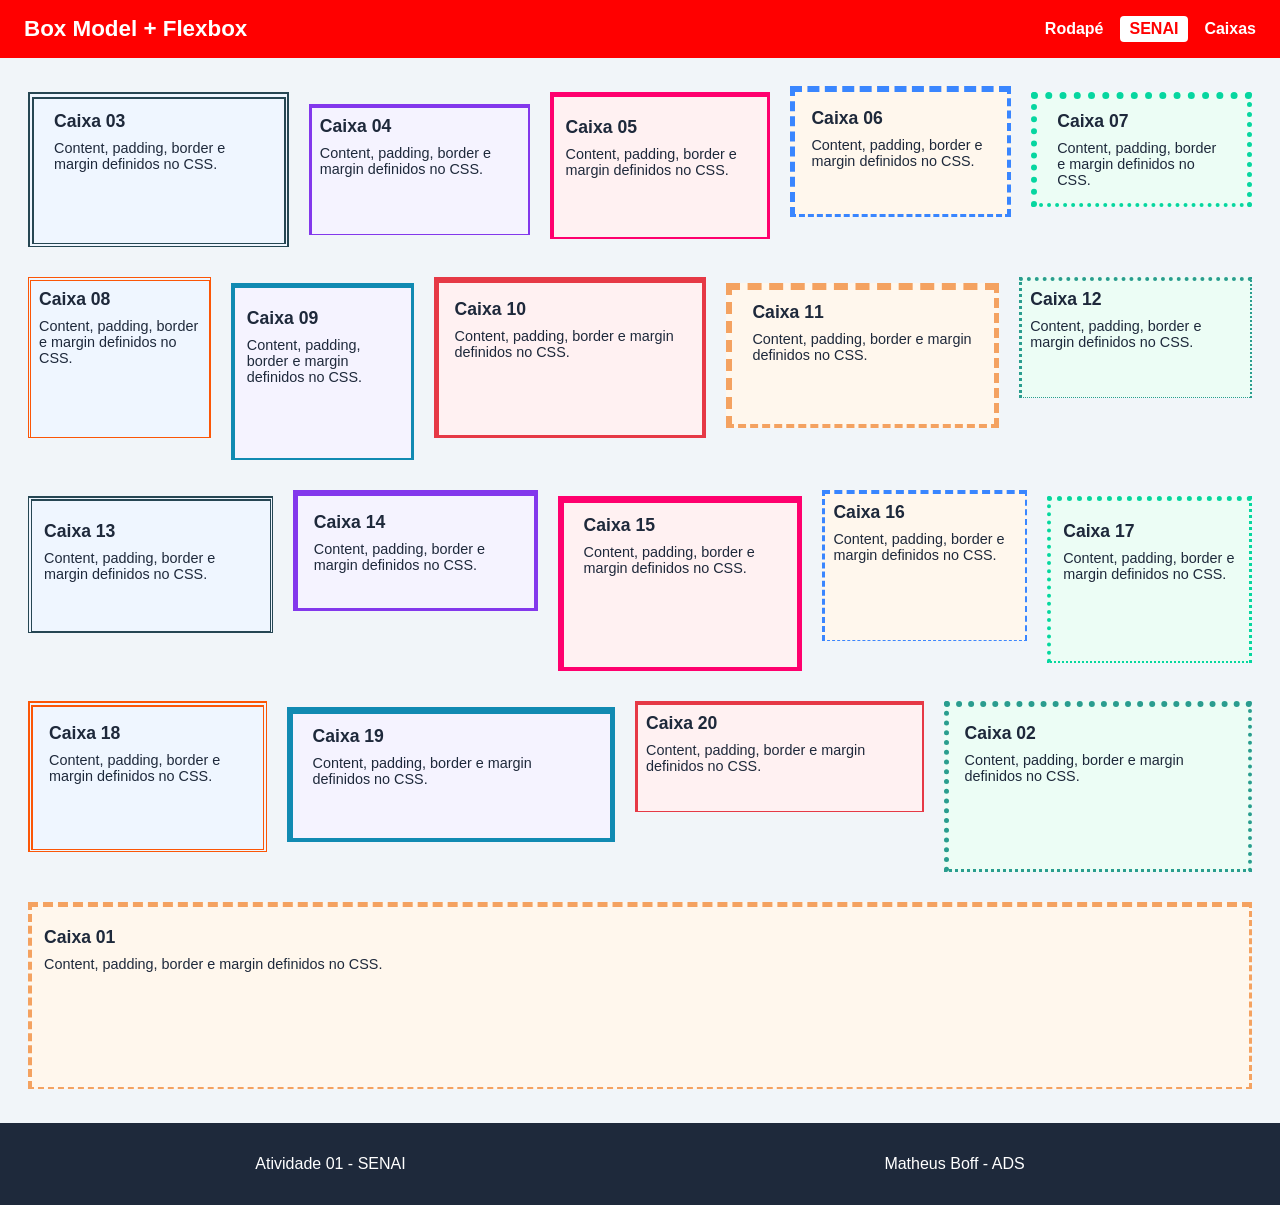
==== atv1-aula7/index.html @ 878c1670 "Corrige pasta atv1-aula7" ====
<!DOCTYPE html>
<html lang="pt-BR">
<head>
  <meta charset="UTF-8">
  <meta name="viewport" content="width=device-width, initial-scale=1.0">
  <title>Atividade 01 - Box Model e Flexbox</title>
  <!-- CSS externo, incluído pela tag <link> -->
  <link rel="stylesheet" href="style.css">
</head>
<body>
  <header class="cabecalho">
    <h1 class="titulo">Box Model + Flexbox</h1>
    <nav class="menu">
      <a href="#caixas">Caixas</a>
      <a href="#rodape">Rodapé</a>
      <span class="selo">SENAI</span>
    </nav>
  </header>

  <main class="principal" id="caixas">
    <section class="caixa caixa-01">
      <h2>Caixa 01</h2>
      <p>Content, padding, border e margin definidos no CSS.</p>
    </section>
    <section class="caixa caixa-02">
      <h2>Caixa 02</h2>
      <p>Content, padding, border e margin definidos no CSS.</p>
    </section>
    <section class="caixa caixa-03">
      <h2>Caixa 03</h2>
      <p>Content, padding, border e margin definidos no CSS.</p>
    </section>
    <section class="caixa caixa-04">
      <h2>Caixa 04</h2>
      <p>Content, padding, border e margin definidos no CSS.</p>
    </section>
    <section class="caixa caixa-05">
      <h2>Caixa 05</h2>
      <p>Content, padding, border e margin definidos no CSS.</p>
    </section>
    <section class="caixa caixa-06">
      <h2>Caixa 06</h2>
      <p>Content, padding, border e margin definidos no CSS.</p>
    </section>
    <section class="caixa caixa-07">
      <h2>Caixa 07</h2>
      <p>Content, padding, border e margin definidos no CSS.</p>
    </section>
    <section class="caixa caixa-08">
      <h2>Caixa 08</h2>
      <p>Content, padding, border e margin definidos no CSS.</p>
    </section>
    <section class="caixa caixa-09">
      <h2>Caixa 09</h2>
      <p>Content, padding, border e margin definidos no CSS.</p>
    </section>
    <section class="caixa caixa-10">
      <h2>Caixa 10</h2>
      <p>Content, padding, border e margin definidos no CSS.</p>
    </section>
    <section class="caixa caixa-11">
      <h2>Caixa 11</h2>
      <p>Content, padding, border e margin definidos no CSS.</p>
    </section>
    <section class="caixa caixa-12">
      <h2>Caixa 12</h2>
      <p>Content, padding, border e margin definidos no CSS.</p>
    </section>
    <section class="caixa caixa-13">
      <h2>Caixa 13</h2>
      <p>Content, padding, border e margin definidos no CSS.</p>
    </section>
    <section class="caixa caixa-14">
      <h2>Caixa 14</h2>
      <p>Content, padding, border e margin definidos no CSS.</p>
    </section>
    <section class="caixa caixa-15">
      <h2>Caixa 15</h2>
      <p>Content, padding, border e margin definidos no CSS.</p>
    </section>
    <section class="caixa caixa-16">
      <h2>Caixa 16</h2>
      <p>Content, padding, border e margin definidos no CSS.</p>
    </section>
    <section class="caixa caixa-17">
      <h2>Caixa 17</h2>
      <p>Content, padding, border e margin definidos no CSS.</p>
    </section>
    <section class="caixa caixa-18">
      <h2>Caixa 18</h2>
      <p>Content, padding, border e margin definidos no CSS.</p>
    </section>
    <section class="caixa caixa-19">
      <h2>Caixa 19</h2>
      <p>Content, padding, border e margin definidos no CSS.</p>
    </section>
    <section class="caixa caixa-20">
      <h2>Caixa 20</h2>
      <p>Content, padding, border e margin definidos no CSS.</p>
    </section>
  </main>

  <footer class="rodape" id="rodape">
    <p>Atividade 01 - SENAI</p>
    <p>Matheus Boff - ADS</p>
  </footer>
</body>
</html>
---- atv1-aula7/style.css ----
/* ==========================================================
   Atividade 01 - Box Model (Content, Padding, Border, Margin)
   e Flexbox. Todas as caixas usam box-sizing: content-box
   para que width/height representem só o CONTENT.
   ========================================================== */

* { box-sizing: content-box; }

body {
  margin: 0;
  font-family: Arial, Helvetica, sans-serif;
  background: #f1f5f9;
  color: #1e293b;
}

/* ================= PARTE 3 - FLEXBOX (20 propriedades) ================= */

/* Cabeçalho */
.cabecalho {
  display: flex;                    /* 1  display: flex */
  justify-content: space-between;   /* 6  justify-content */
  align-items: center;              /* 7  align-items */
  padding: 16px 24px;
  background: #ff0000;
  color: #fff;
}
.titulo { margin: 0; font-size: 1.4rem; }

/* Menu */
.menu {
  display: flex;
  gap: 16px;                        /* 11 gap */
  align-items: center;
}
.menu a { color: #fff; text-decoration: none; font-weight: bold; }
.menu a:first-child { order: 2; }   /* 18 order (troca a posição) */

.selo {
  display: inline-flex;             /* 2  inline-flex */
  place-items: center;              /* 10 place-items */
  padding: 4px 10px;
  background: #fff;
  color: #ff0000;
  font-weight: bold;
  border-radius: 4px;
  order: 1;
}

/* Contêiner das 20 caixas */
.principal {
  display: flex;
  flex-direction: row;              /* 3  flex-direction */
  flex-wrap: wrap;                  /* 4  flex-wrap */
  flex-flow: row wrap;              /* 5  flex-flow (atalho de direction + wrap) */
  justify-content: center;          /* 6  justify-content */
  align-items: flex-start;          /* 7  align-items */
  align-content: flex-start;        /* 8  align-content */
  place-content: flex-start center; /* 9  place-content */
  gap: 12px;                        /* 11 gap */
  row-gap: 16px;                    /* 12 row-gap */
  column-gap: 12px;                 /* 13 column-gap */
  padding: 24px;
}

/* Propriedades dos ITENS (as caixas) */
.caixa {
  flex-grow: 1;                     /* 14 flex-grow */
  flex-shrink: 1;                   /* 15 flex-shrink */
  flex-basis: auto;                 /* 16 flex-basis (usa o width de cada caixa) */
  flex: 1 1 auto;                   /* 17 flex (atalho de grow shrink basis) */
}
.caixa-01 { order: 2; }             /* 18 order */
.caixa-02 { order: 1; }
.caixa-03 { align-self: flex-end; } /* 19 align-self */
.caixa-04 { place-self: center; }   /* 20 place-self */

/* Rodapé */
.rodape {
  display: flex;
  flex-direction: row;
  justify-content: space-around;
  padding: 16px;
  background: #1e293b;
  color: #fff;
}

/* Responsivo: em telas pequenas tudo vira coluna */
@media (max-width: 600px) {
  .cabecalho, .menu, .rodape { flex-direction: column; gap: 8px; }
  .principal { flex-direction: column; align-items: stretch; }
}

/* ================= PARTE 2 - BOX MODEL (20 elementos) ================= */
.caixa h2 { margin: 0 0 8px 0; font-size: 1.1rem; }
.caixa p  { margin: 0; font-size: 0.9rem; }

.caixa-01 {
  /* Content */
  width: 220px; height: 140px;
  /* Padding */
  padding-top: 20px; padding-right: 12px; padding-bottom: 20px; padding-left: 12px;
  /* Border */
  border-width: 5px 3px 2px 4px; border-style: dashed; border-color: #f4a261;
  /* Margin */
  margin-top: 10px; margin-right: 4px; margin-bottom: 10px; margin-left: 4px;
  background: #fff7ed;
}
.caixa-02 {
  /* Content */
  width: 210px; height: 130px;
  /* Padding */
  padding-top: 16px; padding-right: 16px; padding-bottom: 16px; padding-left: 16px;
  /* Border */
  border-width: 6px 4px 3px 5px; border-style: dotted; border-color: #2a9d8f;
  /* Margin */
  margin-top: 4px; margin-right: 4px; margin-bottom: 4px; margin-left: 4px;
  background: #ecfdf5;
}
.caixa-03 {
  /* Content */
  width: 200px; height: 120px;
  /* Padding */
  padding-top: 12px; padding-right: 20px; padding-bottom: 12px; padding-left: 20px;
  /* Border */
  border-width: 7px 5px 4px 6px; border-style: double; border-color: #264653;
  /* Margin */
  margin-top: 10px; margin-right: 4px; margin-bottom: 10px; margin-left: 4px;
  background: #eff6ff;
}
.caixa-04 {
  /* Content */
  width: 190px; height: 110px;
  /* Padding */
  padding-top: 8px; padding-right: 8px; padding-bottom: 8px; padding-left: 8px;
  /* Border */
  border-width: 4px 2px 1px 3px; border-style: solid; border-color: #8338ec;
  /* Margin */
  margin-top: 4px; margin-right: 4px; margin-bottom: 4px; margin-left: 4px;
  background: #f5f3ff;
}
.caixa-05 {
  /* Content */
  width: 180px; height: 100px;
  /* Padding */
  padding-top: 20px; padding-right: 12px; padding-bottom: 20px; padding-left: 12px;
  /* Border */
  border-width: 5px 3px 2px 4px; border-style: solid; border-color: #ff006e;
  /* Margin */
  margin-top: 10px; margin-right: 4px; margin-bottom: 10px; margin-left: 4px;
  background: #fff1f2;
}
.caixa-06 {
  /* Content */
  width: 170px; height: 90px;
  /* Padding */
  padding-top: 16px; padding-right: 16px; padding-bottom: 16px; padding-left: 16px;
  /* Border */
  border-width: 6px 4px 3px 5px; border-style: dashed; border-color: #3a86ff;
  /* Margin */
  margin-top: 4px; margin-right: 4px; margin-bottom: 4px; margin-left: 4px;
  background: #fff7ed;
}
.caixa-07 {
  /* Content */
  width: 160px; height: 80px;
  /* Padding */
  padding-top: 12px; padding-right: 20px; padding-bottom: 12px; padding-left: 20px;
  /* Border */
  border-width: 7px 5px 4px 6px; border-style: dotted; border-color: #06d6a0;
  /* Margin */
  margin-top: 10px; margin-right: 4px; margin-bottom: 10px; margin-left: 4px;
  background: #ecfdf5;
}
.caixa-08 {
  /* Content */
  width: 150px; height: 140px;
  /* Padding */
  padding-top: 8px; padding-right: 8px; padding-bottom: 8px; padding-left: 8px;
  /* Border */
  border-width: 4px 2px 1px 3px; border-style: double; border-color: #fb5607;
  /* Margin */
  margin-top: 4px; margin-right: 4px; margin-bottom: 4px; margin-left: 4px;
  background: #eff6ff;
}
.caixa-09 {
  /* Content */
  width: 140px; height: 130px;
  /* Padding */
  padding-top: 20px; padding-right: 12px; padding-bottom: 20px; padding-left: 12px;
  /* Border */
  border-width: 5px 3px 2px 4px; border-style: solid; border-color: #118ab2;
  /* Margin */
  margin-top: 10px; margin-right: 4px; margin-bottom: 10px; margin-left: 4px;
  background: #f5f3ff;
}
.caixa-10 {
  /* Content */
  width: 220px; height: 120px;
  /* Padding */
  padding-top: 16px; padding-right: 16px; padding-bottom: 16px; padding-left: 16px;
  /* Border */
  border-width: 6px 4px 3px 5px; border-style: solid; border-color: #e63946;
  /* Margin */
  margin-top: 4px; margin-right: 4px; margin-bottom: 4px; margin-left: 4px;
  background: #fff1f2;
}
.caixa-11 {
  /* Content */
  width: 210px; height: 110px;
  /* Padding */
  padding-top: 12px; padding-right: 20px; padding-bottom: 12px; padding-left: 20px;
  /* Border */
  border-width: 7px 5px 4px 6px; border-style: dashed; border-color: #f4a261;
  /* Margin */
  margin-top: 10px; margin-right: 4px; margin-bottom: 10px; margin-left: 4px;
  background: #fff7ed;
}
.caixa-12 {
  /* Content */
  width: 200px; height: 100px;
  /* Padding */
  padding-top: 8px; padding-right: 8px; padding-bottom: 8px; padding-left: 8px;
  /* Border */
  border-width: 4px 2px 1px 3px; border-style: dotted; border-color: #2a9d8f;
  /* Margin */
  margin-top: 4px; margin-right: 4px; margin-bottom: 4px; margin-left: 4px;
  background: #ecfdf5;
}
.caixa-13 {
  /* Content */
  width: 190px; height: 90px;
  /* Padding */
  padding-top: 20px; padding-right: 12px; padding-bottom: 20px; padding-left: 12px;
  /* Border */
  border-width: 5px 3px 2px 4px; border-style: double; border-color: #264653;
  /* Margin */
  margin-top: 10px; margin-right: 4px; margin-bottom: 10px; margin-left: 4px;
  background: #eff6ff;
}
.caixa-14 {
  /* Content */
  width: 180px; height: 80px;
  /* Padding */
  padding-top: 16px; padding-right: 16px; padding-bottom: 16px; padding-left: 16px;
  /* Border */
  border-width: 6px 4px 3px 5px; border-style: solid; border-color: #8338ec;
  /* Margin */
  margin-top: 4px; margin-right: 4px; margin-bottom: 4px; margin-left: 4px;
  background: #f5f3ff;
}
.caixa-15 {
  /* Content */
  width: 170px; height: 140px;
  /* Padding */
  padding-top: 12px; padding-right: 20px; padding-bottom: 12px; padding-left: 20px;
  /* Border */
  border-width: 7px 5px 4px 6px; border-style: solid; border-color: #ff006e;
  /* Margin */
  margin-top: 10px; margin-right: 4px; margin-bottom: 10px; margin-left: 4px;
  background: #fff1f2;
}
.caixa-16 {
  /* Content */
  width: 160px; height: 130px;
  /* Padding */
  padding-top: 8px; padding-right: 8px; padding-bottom: 8px; padding-left: 8px;
  /* Border */
  border-width: 4px 2px 1px 3px; border-style: dashed; border-color: #3a86ff;
  /* Margin */
  margin-top: 4px; margin-right: 4px; margin-bottom: 4px; margin-left: 4px;
  background: #fff7ed;
}
.caixa-17 {
  /* Content */
  width: 150px; height: 120px;
  /* Padding */
  padding-top: 20px; padding-right: 12px; padding-bottom: 20px; padding-left: 12px;
  /* Border */
  border-width: 5px 3px 2px 4px; border-style: dotted; border-color: #06d6a0;
  /* Margin */
  margin-top: 10px; margin-right: 4px; margin-bottom: 10px; margin-left: 4px;
  background: #ecfdf5;
}
.caixa-18 {
  /* Content */
  width: 140px; height: 110px;
  /* Padding */
  padding-top: 16px; padding-right: 16px; padding-bottom: 16px; padding-left: 16px;
  /* Border */
  border-width: 6px 4px 3px 5px; border-style: double; border-color: #fb5607;
  /* Margin */
  margin-top: 4px; margin-right: 4px; margin-bottom: 4px; margin-left: 4px;
  background: #eff6ff;
}
.caixa-19 {
  /* Content */
  width: 220px; height: 100px;
  /* Padding */
  padding-top: 12px; padding-right: 20px; padding-bottom: 12px; padding-left: 20px;
  /* Border */
  border-width: 7px 5px 4px 6px; border-style: solid; border-color: #118ab2;
  /* Margin */
  margin-top: 10px; margin-right: 4px; margin-bottom: 10px; margin-left: 4px;
  background: #f5f3ff;
}
.caixa-20 {
  /* Content */
  width: 210px; height: 90px;
  /* Padding */
  padding-top: 8px; padding-right: 8px; padding-bottom: 8px; padding-left: 8px;
  /* Border */
  border-width: 4px 2px 1px 3px; border-style: solid; border-color: #e63946;
  /* Margin */
  margin-top: 4px; margin-right: 4px; margin-bottom: 4px; margin-left: 4px;
  background: #fff1f2;
}
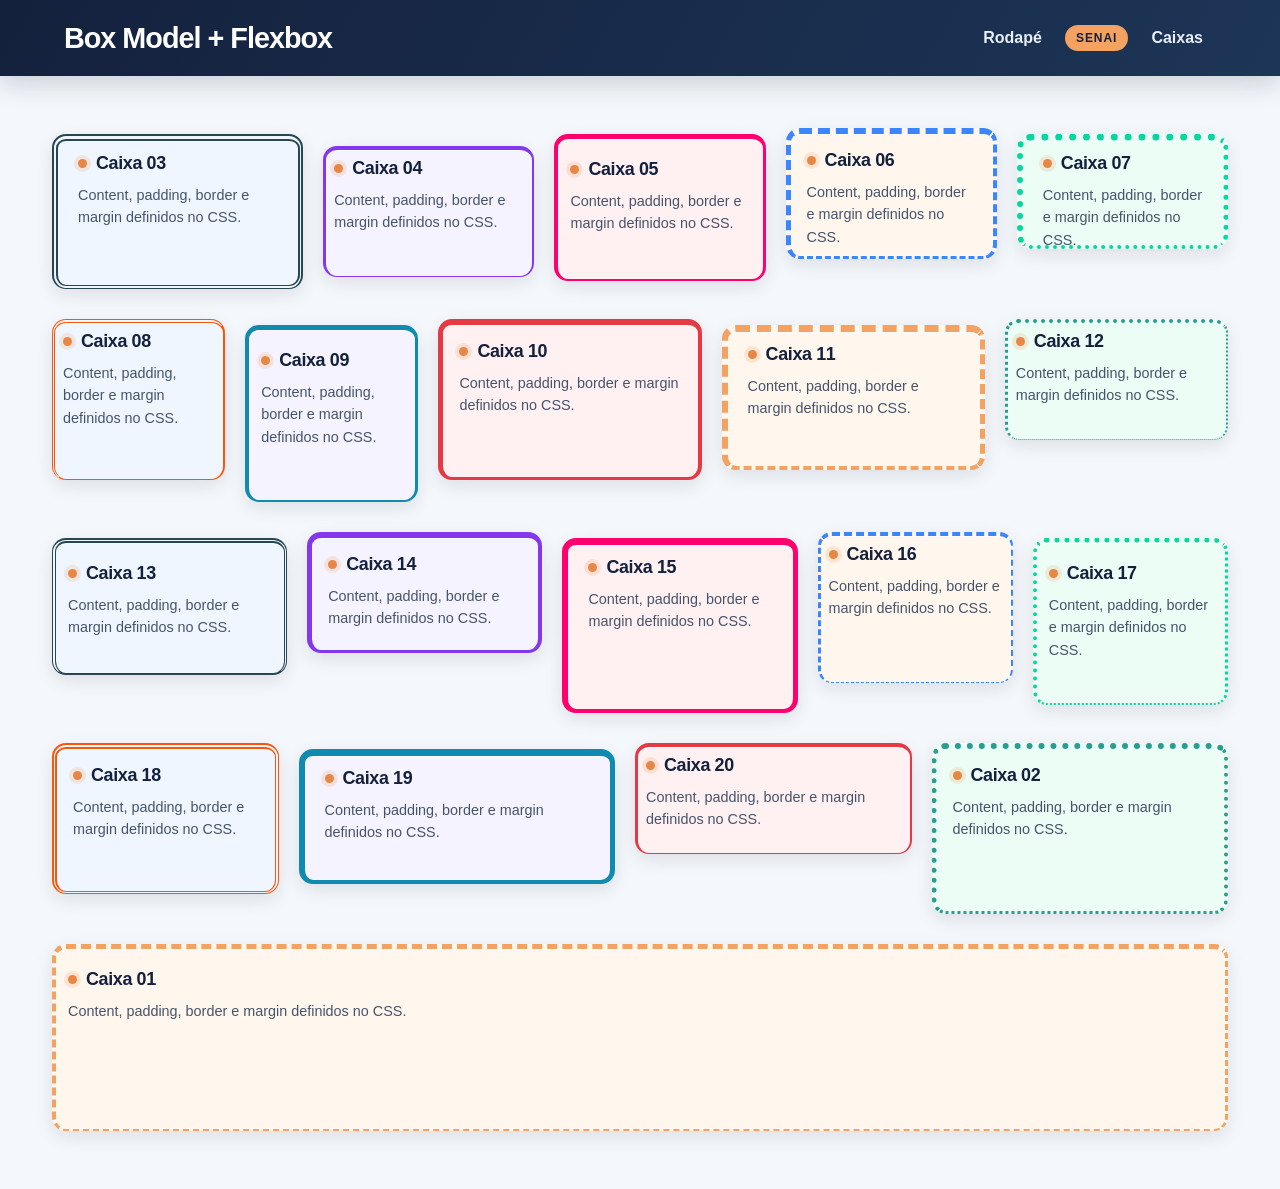
==== commit 6576d650: "chore(atv1-aula7): remove rodape da pagina Co-authored-by: Copilot <223556219+Copilot@users.noreply." ====
--- a/atv1-aula7/index.html
+++ b/atv1-aula7/index.html
@@ -100,9 +100,5 @@
     </section>
   </main>
 
-  <footer class="rodape" id="rodape">
-    <p>Atividade 01 - SENAI</p>
-    <p>Matheus Boff - ADS</p>
-  </footer>
 </body>
 </html>
--- a/atv1-aula7/style.css
+++ b/atv1-aula7/style.css
@@ -8,9 +8,9 @@
 
 body {
   margin: 0;
-  font-family: Arial, Helvetica, sans-serif;
-  background: #f1f5f9;
-  color: #1e293b;
+  font-family: "Segoe UI", Arial, Helvetica, sans-serif;
+  background: #f4f7fb;
+  color: #172033;
 }
 
 /* ================= PARTE 3 - FLEXBOX (20 propriedades) ================= */
@@ -20,29 +20,50 @@
   display: flex;                    /* 1  display: flex */
   justify-content: space-between;   /* 6  justify-content */
   align-items: center;              /* 7  align-items */
-  padding: 16px 24px;
-  background: #ff0000;
+  gap: 20px;
+  padding: 20px clamp(20px, 5vw, 72px);
+  background: linear-gradient(120deg, #14213d, #1d3557);
   color: #fff;
-}
-.titulo { margin: 0; font-size: 1.4rem; }
+  box-shadow: 0 8px 24px rgb(20 33 61 / 18%);
+}
+.titulo {
+  margin: 0;
+  font-size: clamp(1.25rem, 2.5vw, 1.8rem);
+  letter-spacing: -0.035em;
+}
 
 /* Menu */
 .menu {
   display: flex;
-  gap: 16px;                        /* 11 gap */
+  gap: 10px;                        /* 11 gap */
   align-items: center;
 }
-.menu a { color: #fff; text-decoration: none; font-weight: bold; }
+.menu a {
+  padding: 9px 13px;
+  border-radius: 8px;
+  color: #e8eef8;
+  text-decoration: none;
+  font-weight: 600;
+  transition: background-color 160ms ease, color 160ms ease;
+}
+.menu a:hover,
+.menu a:focus-visible {
+  background: rgb(255 255 255 / 14%);
+  color: #fff;
+  outline: none;
+}
 .menu a:first-child { order: 2; }   /* 18 order (troca a posição) */
 
 .selo {
   display: inline-flex;             /* 2  inline-flex */
   place-items: center;              /* 10 place-items */
-  padding: 4px 10px;
-  background: #fff;
-  color: #ff0000;
+  padding: 6px 11px;
+  background: #f4a261;
+  color: #14213d;
   font-weight: bold;
-  border-radius: 4px;
+  font-size: 0.75rem;
+  letter-spacing: 0.08em;
+  border-radius: 999px;
   order: 1;
 }
 
@@ -59,7 +80,7 @@
   gap: 12px;                        /* 11 gap */
   row-gap: 16px;                    /* 12 row-gap */
   column-gap: 12px;                 /* 13 column-gap */
-  padding: 24px;
+  padding: clamp(20px, 4vw, 48px);
 }
 
 /* Propriedades dos ITENS (as caixas) */
@@ -68,6 +89,18 @@
   flex-shrink: 1;                   /* 15 flex-shrink */
   flex-basis: auto;                 /* 16 flex-basis (usa o width de cada caixa) */
   flex: 1 1 auto;                   /* 17 flex (atalho de grow shrink basis) */
+  position: relative;
+  border-radius: 14px;
+  background-image: linear-gradient(145deg, rgb(255 255 255 / 72%), rgb(255 255 255 / 12%));
+  box-shadow: 0 6px 18px rgb(23 32 51 / 10%), inset 0 1px 0 rgb(255 255 255 / 80%);
+  color: #263248;
+  overflow-wrap: anywhere;
+  transition: transform 180ms ease, box-shadow 180ms ease, filter 180ms ease;
+}
+.caixa:hover {
+  transform: translateY(-5px);
+  filter: saturate(1.08);
+  box-shadow: 0 14px 28px rgb(23 32 51 / 17%), inset 0 1px 0 rgb(255 255 255 / 90%);
 }
 .caixa-01 { order: 2; }             /* 18 order */
 .caixa-02 { order: 1; }
@@ -86,13 +119,50 @@
 
 /* Responsivo: em telas pequenas tudo vira coluna */
 @media (max-width: 600px) {
-  .cabecalho, .menu, .rodape { flex-direction: column; gap: 8px; }
-  .principal { flex-direction: column; align-items: stretch; }
+  .cabecalho, .rodape { flex-direction: column; gap: 12px; }
+  .menu { flex-wrap: wrap; justify-content: center; }
+  .principal {
+    flex-direction: column;
+    align-items: stretch;
+    gap: 14px;
+  }
+  .caixa {
+    width: auto;
+    height: auto;
+    min-height: 72px;
+  }
+}
+
+@media (prefers-reduced-motion: reduce) {
+  .caixa, .menu a { transition: none; }
+  .caixa:hover { transform: none; }
 }
 
 /* ================= PARTE 2 - BOX MODEL (20 elementos) ================= */
-.caixa h2 { margin: 0 0 8px 0; font-size: 1.1rem; }
-.caixa p  { margin: 0; font-size: 0.9rem; }
+.caixa h2 {
+  display: flex;
+  align-items: center;
+  gap: 9px;
+  margin: 0 0 10px;
+  color: #14213d;
+  font-size: 1.12rem;
+  letter-spacing: -0.02em;
+}
+.caixa h2::before {
+  content: "";
+  width: 9px;
+  height: 9px;
+  flex: 0 0 9px;
+  border-radius: 50%;
+  background: #e88745;
+  box-shadow: 0 0 0 4px rgb(232 135 69 / 16%);
+}
+.caixa p {
+  margin: 0;
+  color: #46546b;
+  font-size: 0.9rem;
+  line-height: 1.55;
+}
 
 .caixa-01 {
   /* Content */
